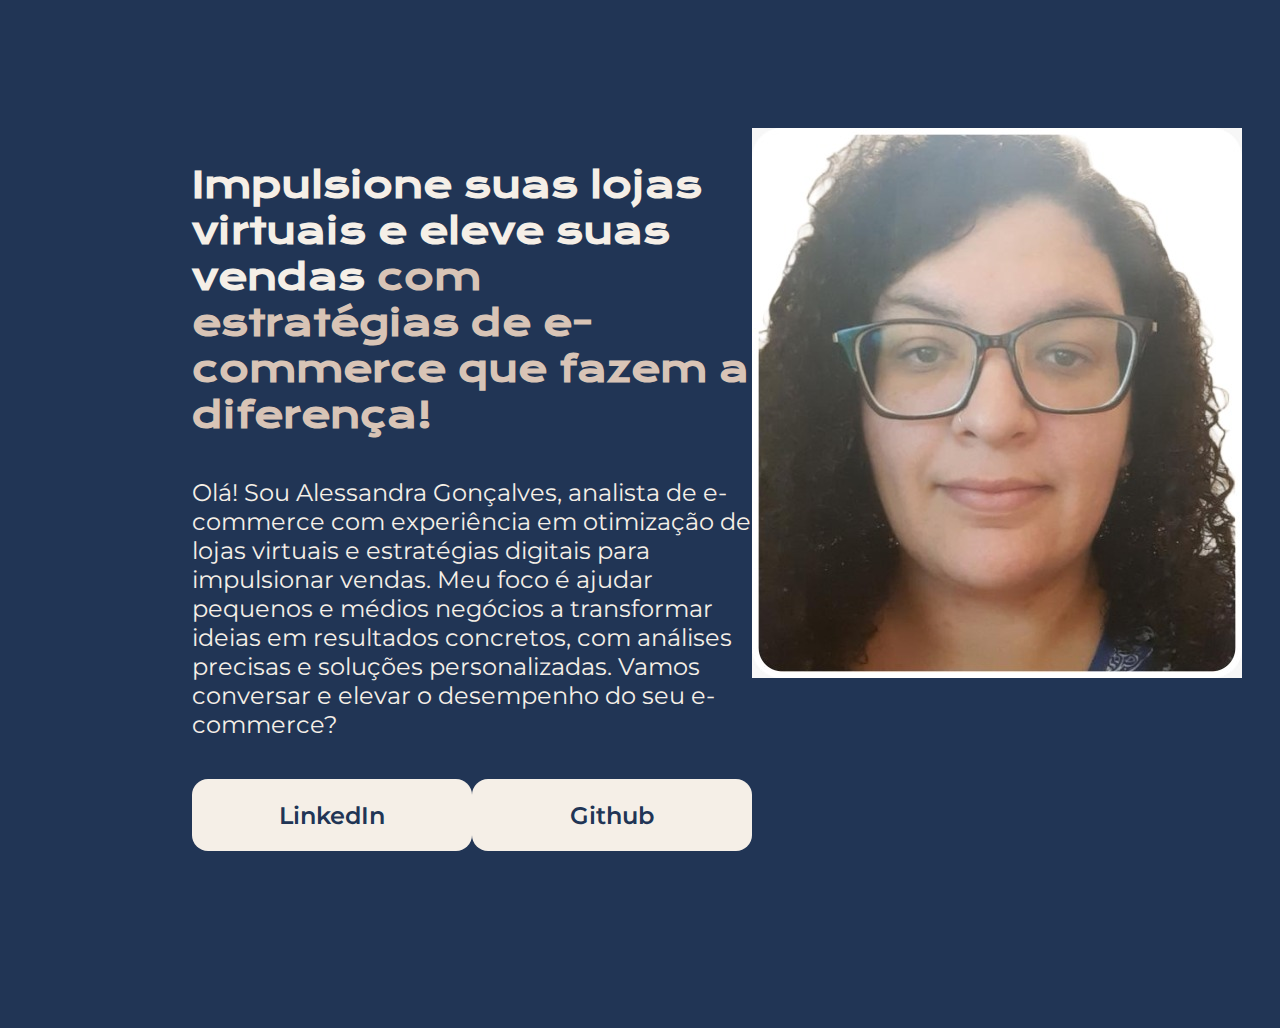
==== Portifolio/index.html @ 4785087a "Parte 1 e 2 do Portifolio" ====
<!DOCTYPE html>
<html lang="pt-br">
<head>
    <meta charset="UTF-8">
    <meta http-equiv="X-UA-Compatible" content="IE=edge">
    <meta name="viewport" content="width=device-width, initial-scale=1.0">
    <title>Portifólio</title>
    <link rel="stylesheet" href="style.css">
</head>
<body>
    <header></header>
    <main class="apresentacao">
        <section class="apresentacao__conteudo">
            <h1 class="apresentacao__conteudo__titulo">Impulsione suas lojas virtuais e eleve suas vendas
                <strong class="titulo-destaque">com estratégias de e-commerce que fazem a diferença!</strong></h1>
            <p class="apresentacao__conteudo__texto">Olá! Sou Alessandra Gonçalves, analista de e-commerce com experiência em otimização de lojas virtuais e estratégias digitais para impulsionar vendas.
                Meu foco é ajudar pequenos e médios negócios a transformar ideias em resultados concretos, com análises precisas e soluções personalizadas. 
                Vamos conversar e elevar o desempenho do seu e-commerce?</p>
            <div class="apresentacao__links">
            <a class="apresentacao__links__link" href="https://www.linkedin.com/in/alessandra-gon%C3%A7alves-dos-santos-1869b924/">LinkedIn</a>
            <a class="apresentacao__links__link" href="https://github.com/Alessandrags">Github</a>
            </div>
        </section>
        <img src="foto2.jpeg" alt="Foto da Alessandra Gonçalves">
    </main>
    <footer></footer>
</body>
</html>
---- Portifolio/style.css ----
@import url('https://fonts.googleapis.com/css2?family=Krona+One&family=Montserrat:ital,wght@0,100..900;1,100..900&display=swap');
* {
    margin: 0;
    padding: 0;
}

body {
    height: 100vh;
    box-sizing: border-box;
    background-color: #213555;
    color: #F5EFE7;
}

.titulo-destaque {
    color:#D8C4B6;
}


.apresentacao {
    margin: 10% 15%;
    display: flex;
    align-items: center;
    justify-content:space-between ;
}

.apresentacao__conteudo {
    width: 615px;
    height: 482px;
    display: flex;
    flex-direction: column;
    gap: 40px;
}

.apresentacao__conteudo__titulo {
    font-size: 36px;
    font-family: 'Krona One', sans-serif;
}

.apresentacao__conteudo__texto {
    font-size: 24px;
    font-family:'Montserrat', sans-serif;

}

.apresentacao__links{
    display: flex;
    justify-content: space-between;
}

.apresentacao__links__link {
    background-color: #F5EFE7;
    width: 280px;
    text-align: center;
    border-radius: 16px;
    font-weight: 600;
    font-size: 24px;
    padding: 21.5px 0;
    text-decoration: none;
    color: #213555;
    font-family:'Montserrat', sans-serif;
}
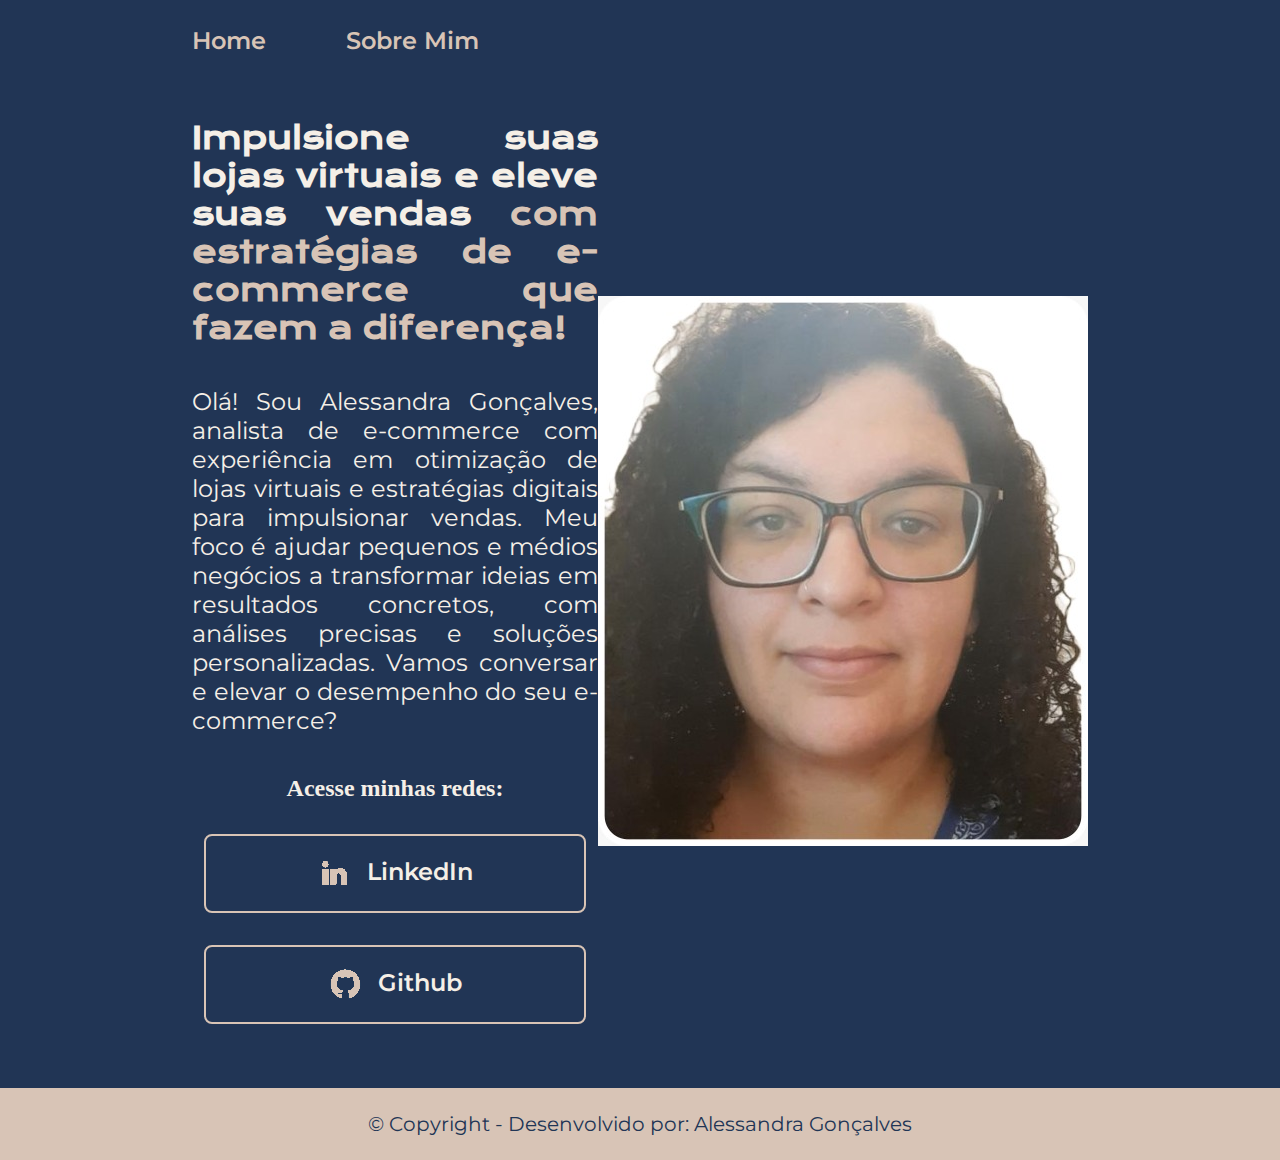
==== commit 0004ba96: "Parte 3 - Mudança Layout" ====
--- a/Portifolio/index.html
+++ b/Portifolio/index.html
@@ -5,10 +5,15 @@
     <meta http-equiv="X-UA-Compatible" content="IE=edge">
     <meta name="viewport" content="width=device-width, initial-scale=1.0">
     <title>Portifólio</title>
-    <link rel="stylesheet" href="style.css">
+    <link rel="stylesheet" href="./styles/style.css">
 </head>
 <body>
-    <header></header>
+    <header class="cabecalho">
+        <nav class="cabecalho__menu">
+            <a class="cabecalho__menu__link" href="index.html">Home</a>
+            <a class="cabecalho__menu__link" href="about.html">Sobre Mim</a>
+        </nav>
+    </header>
     <main class="apresentacao">
         <section class="apresentacao__conteudo">
             <h1 class="apresentacao__conteudo__titulo">Impulsione suas lojas virtuais e eleve suas vendas
@@ -17,12 +22,19 @@
                 Meu foco é ajudar pequenos e médios negócios a transformar ideias em resultados concretos, com análises precisas e soluções personalizadas. 
                 Vamos conversar e elevar o desempenho do seu e-commerce?</p>
             <div class="apresentacao__links">
-            <a class="apresentacao__links__link" href="https://www.linkedin.com/in/alessandra-gon%C3%A7alves-dos-santos-1869b924/">LinkedIn</a>
-            <a class="apresentacao__links__link" href="https://github.com/Alessandrags">Github</a>
+            <h2 class="apresentacao__links_subtitulo">Acesse minhas redes:</h2>
+            <a class="apresentacao__links__link" href="https://www.linkedin.com/in/alessandra-gon%C3%A7alves-dos-santos-1869b924/">
+                <img src="./assets/linkedin.png">
+                LinkedIn</a>
+            <a class="apresentacao__links__link" href="https://github.com/Alessandrags">
+                <img src="./assets/github.png">
+                Github</a>
             </div>
         </section>
-        <img src="foto2.jpeg" alt="Foto da Alessandra Gonçalves">
+        <img src="./assets/foto2.jpeg" alt="Foto da Alessandra Gonçalves">
     </main>
-    <footer></footer>
+    <footer class="rodape">
+        <p>© Copyright - Desenvolvido por: Alessandra Gonçalves </p>
+    </footer>
 </body>
 </html>
--- a/Portifolio/styles/style.css
+++ b/Portifolio/styles/style.css
@@ -0,0 +1,121 @@
+@import url('https://fonts.googleapis.com/css2?family=Krona+One&family=Montserrat:ital,wght@0,100..900;1,100..900&display=swap');
+
+:root{
+    --cor-primaria: #213555;
+    --cor-secundaria: #F5EFE7;
+    --cor-terciaria: #D8C4B6;
+    --cor-hover: #3E5879;
+
+    --fonte-primaria:'Krona One', sans-serif;
+    --fonte-secundaria:'Montserrat', sans-serif;
+
+}
+
+* {
+    margin: 0;
+    padding: 0;
+}
+
+body {
+    box-sizing: border-box;
+    background-color: var(--cor-primaria);
+    color: var(--cor-secundaria);
+
+}
+
+.cabecalho {
+padding: 2% 0% 0% 15%;
+}
+
+.cabecalho__menu{
+    display:flex;
+    gap: 80px;
+}
+
+.cabecalho__menu__link {
+    font-family: var(--fonte-secundaria);
+    font-size: 24px;
+    font-weight: 600;
+    color: var(--cor-terciaria);
+    text-decoration: none;
+}
+
+.apresentacao {
+    padding: 5% 15%;
+    display: flex;
+    align-items: center;
+    justify-content:space-between ;
+}
+
+.apresentacao__conteudo {
+    max-width: 615px;
+    display: flex;
+    flex-direction: column;
+    gap: 40px;
+    text-align: justify;
+}
+
+.apresentacao__conteudo__titulo {
+    font-size: 30px;
+    font-family: var(--fonte-primaria);
+}
+
+.titulo-destaque {
+    color:var(--cor-terciaria);
+} 
+
+.apresentacao__conteudo__texto {
+    font-size: 24px;
+    font-family:var(--fonte-secundaria);
+
+}
+
+.apresentacao__links{
+    display: flex;
+    flex-direction: column;
+    align-items: center;
+    justify-content: space-between;
+    gap: 32px;
+}
+
+.apresentacao__links__subtitulo {
+    font-family: var(--fonte-primaria);
+    font-weight: 400;
+    font-size: 24px;
+}
+
+.apresentacao__links__link {
+    display: flex;
+    justify-content: center;
+    gap: 16px;
+    width: 378px;
+    text-align: center;
+    border: 2px solid var(--cor-terciaria);
+    border-radius: 8px;
+    font-weight: 600;
+    font-size: 24px;
+    padding: 21.5px 0;
+    text-decoration: none;
+    color: var(--cor-secundaria);
+    font-family:var(--fonte-secundaria);
+}
+
+.apresentacao__links__link:hover {
+    background-color:var(--cor-hover);
+    border: 2px solid var(--cor-secundaria);
+    padding: 3% 0;
+    color: var(--cor-terciaria);
+    transition: background-color 0.3s ease;
+    cursor: pointer;
+}
+
+.rodape {
+    padding: 24px;
+    color: var(--cor-primaria);
+    background-color: var(--cor-terciaria);
+    text-align: center;
+    font-family: var(--fonte-secundaria);
+    font-size: 20px;
+    font-weight: 400;
+}
+
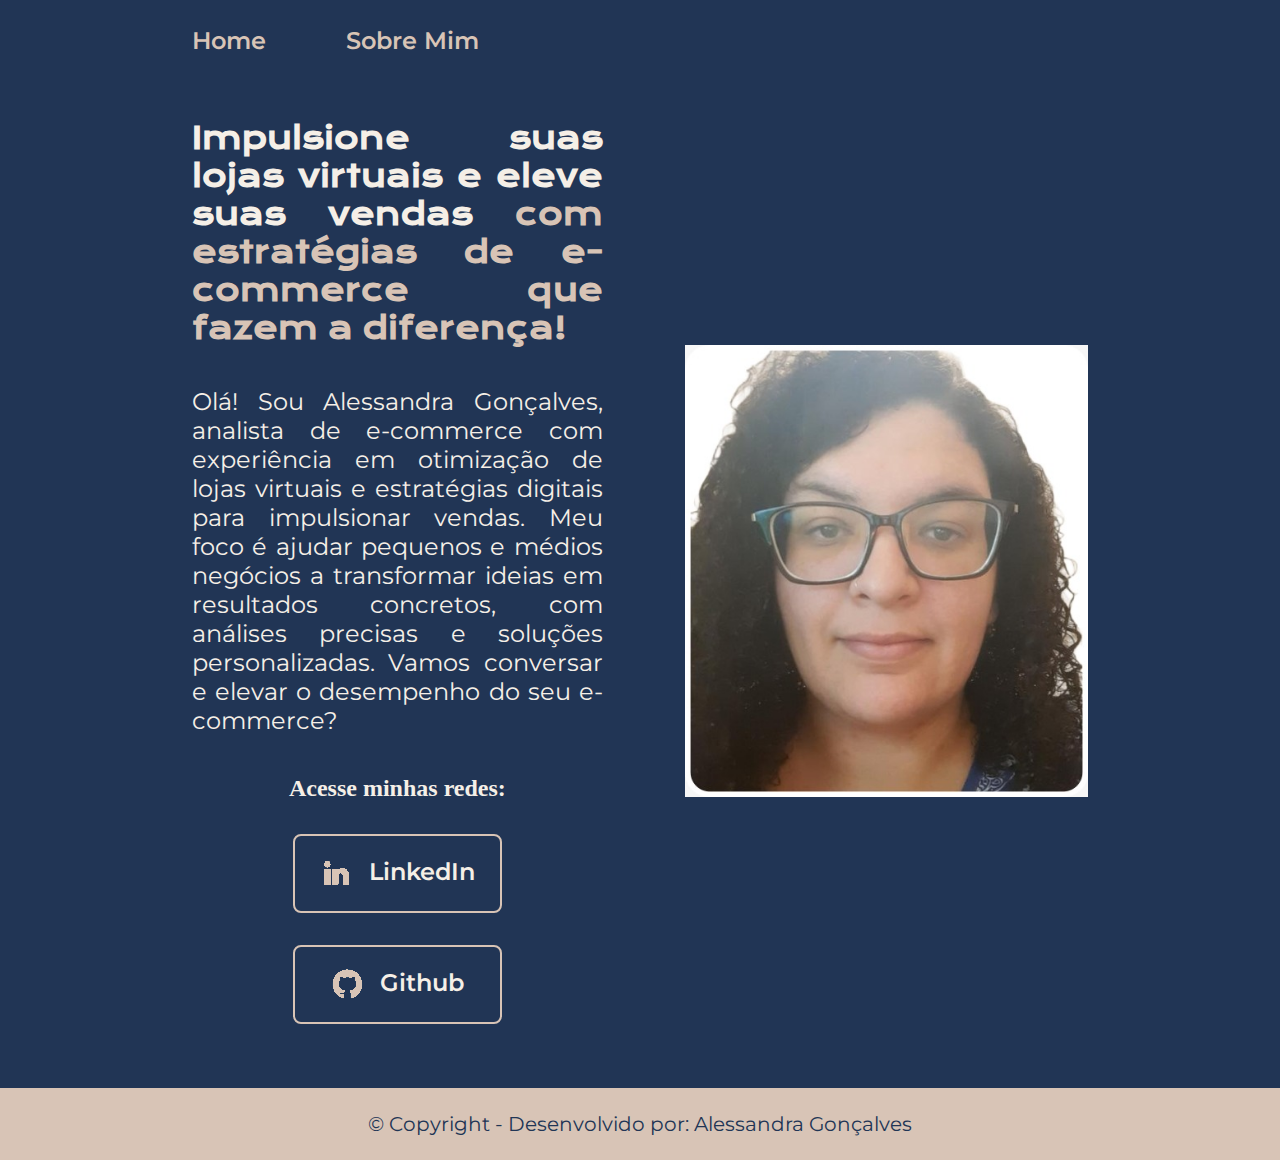
==== commit a87829d6: "Trabalhando com responsividade" ====
--- a/Portifolio/index.html
+++ b/Portifolio/index.html
@@ -23,15 +23,15 @@
                 Vamos conversar e elevar o desempenho do seu e-commerce?</p>
             <div class="apresentacao__links">
             <h2 class="apresentacao__links_subtitulo">Acesse minhas redes:</h2>
-            <a class="apresentacao__links__link" href="https://www.linkedin.com/in/alessandra-gon%C3%A7alves-dos-santos-1869b924/">
+            <a class="apresentacao__links__navegacao" href="https://www.linkedin.com/in/alessandra-gon%C3%A7alves-dos-santos-1869b924/">
                 <img src="./assets/linkedin.png">
                 LinkedIn</a>
-            <a class="apresentacao__links__link" href="https://github.com/Alessandrags">
+            <a class="apresentacao__links__navegacao" href="https://github.com/Alessandrags">
                 <img src="./assets/github.png">
                 Github</a>
             </div>
         </section>
-        <img src="./assets/foto2.jpeg" alt="Foto da Alessandra Gonçalves">
+        <img class="apresentacao__imagem" src="./assets/foto2.jpeg" alt="Foto da Alessandra Gonçalves">
     </main>
     <footer class="rodape">
         <p>© Copyright - Desenvolvido por: Alessandra Gonçalves </p>
--- a/Portifolio/styles/style.css
+++ b/Portifolio/styles/style.css
@@ -34,7 +34,7 @@
 
 .cabecalho__menu__link {
     font-family: var(--fonte-secundaria);
-    font-size: 24px;
+    font-size: 1.5rem;
     font-weight: 600;
     color: var(--cor-terciaria);
     text-decoration: none;
@@ -44,11 +44,12 @@
     padding: 5% 15%;
     display: flex;
     align-items: center;
-    justify-content:space-between ;
+    justify-content:space-between;
+    gap: 82px;
 }
 
 .apresentacao__conteudo {
-    max-width: 615px;
+    width: 50%;
     display: flex;
     flex-direction: column;
     gap: 40px;
@@ -56,7 +57,7 @@
 }
 
 .apresentacao__conteudo__titulo {
-    font-size: 30px;
+    font-size: 1.87rem;
     font-family: var(--fonte-primaria);
 }
 
@@ -65,7 +66,7 @@
 } 
 
 .apresentacao__conteudo__texto {
-    font-size: 24px;
+    font-size: 1.5rem;
     font-family:var(--fonte-secundaria);
 
 }
@@ -81,19 +82,19 @@
 .apresentacao__links__subtitulo {
     font-family: var(--fonte-primaria);
     font-weight: 400;
-    font-size: 24px;
+    font-size: 1.5rem;
 }
 
-.apresentacao__links__link {
+.apresentacao__links__navegacao {
     display: flex;
     justify-content: center;
     gap: 16px;
-    width: 378px;
+    width: 50%;
     text-align: center;
     border: 2px solid var(--cor-terciaria);
     border-radius: 8px;
     font-weight: 600;
-    font-size: 24px;
+    font-size: 1.5rem;
     padding: 21.5px 0;
     text-decoration: none;
     color: var(--cor-secundaria);
@@ -109,13 +110,35 @@
     cursor: pointer;
 }
 
+.apresentacao__imagem{
+    width: 45%;
+}
+
 .rodape {
     padding: 24px;
     color: var(--cor-primaria);
     background-color: var(--cor-terciaria);
     text-align: center;
     font-family: var(--fonte-secundaria);
-    font-size: 20px;
+    font-size: 1.25rem;
     font-weight: 400;
 }
 
+@media (max-width: 1200px) {
+    .cabecalho {
+        padding: 10%;
+    }
+
+    .cabecalho__menu {
+        justify-content: center;
+    }
+
+    .apresentacao{
+        flex-direction: column-reverse;
+        padding: 5%;
+    }
+}
+
+.apresentacao__conteudo {
+    width: auto;
+}
